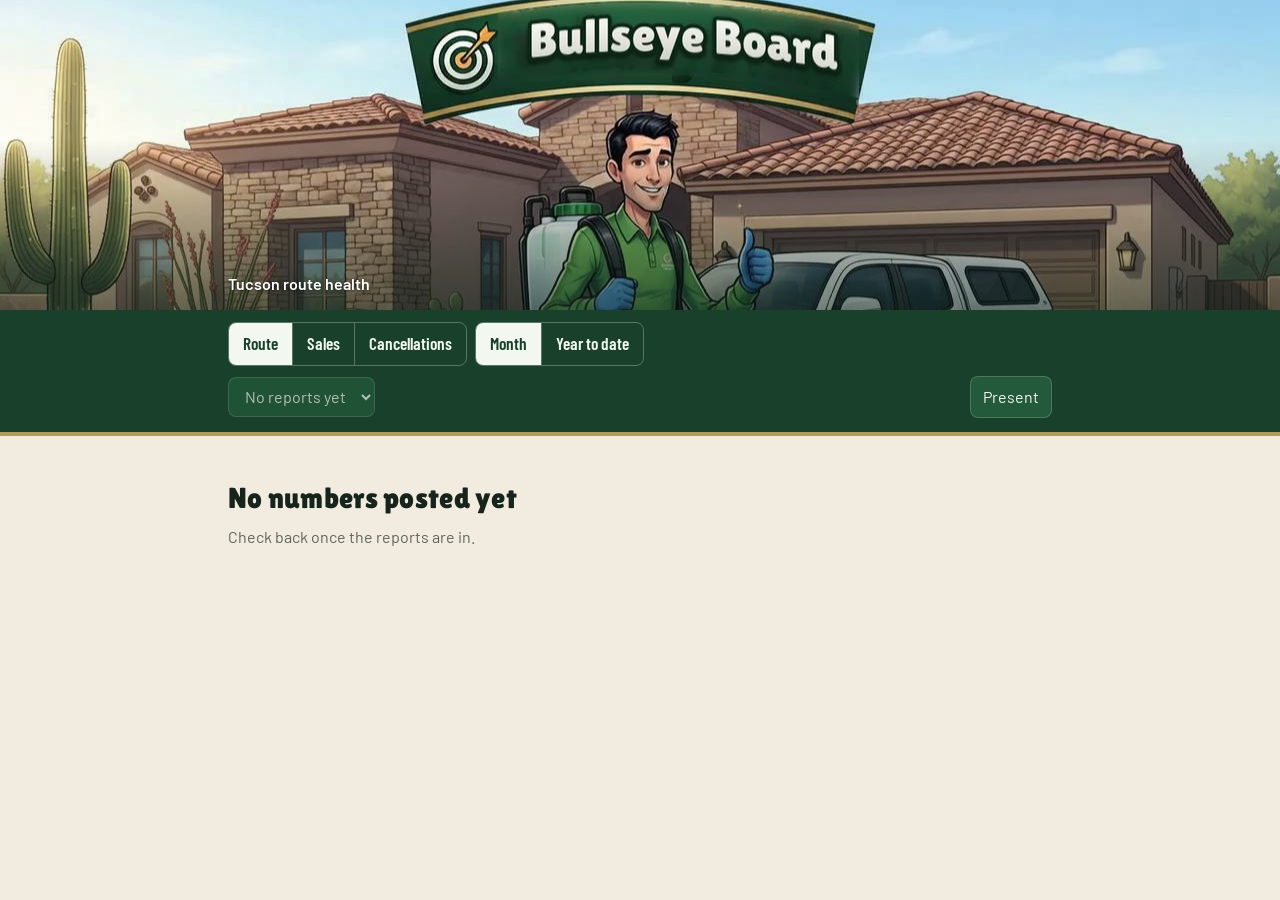
==== index.html @ f47324c2 "Add files via upload" ====
<!doctype html>
<html lang="en">
<head>
<meta charset="utf-8">
<meta name="viewport" content="width=device-width, initial-scale=1, viewport-fit=cover">
<title>Bullseye Board</title>
<meta name="description" content="Tucson route health: cancels, voids, completion and sales by technician.">
<meta name="robots" content="noindex, nofollow">
<link rel="icon" href="data:image/svg+xml,<svg xmlns='http://www.w3.org/2000/svg' viewBox='0 0 100 100'><text y='.9em' font-size='90'>🎯</text></svg>">
<link rel="apple-touch-icon" href="assets/bill.jpg">
<meta name="theme-color" content="#18402B">
<link rel="preconnect" href="https://fonts.googleapis.com">
<link rel="preconnect" href="https://fonts.gstatic.com" crossorigin>
<link href="https://fonts.googleapis.com/css2?family=Barlow+Condensed:wght@500;600;700&family=Barlow:wght@400;500;600&family=Lilita+One&display=swap" rel="stylesheet">
<link rel="stylesheet" href="css/styles.css">
</head>
<body>
<div id="banner"></div>
<header class="hero">
  <div class="hero-img" role="img" aria-label="Bullseye Bill, a pest control technician in a green shirt, giving a thumbs up under a Bullseye Board sign, in front of a desert home and a white service truck"></div>
  <div class="wrap hero-inner">
    <h1 class="sr-only">Bullseye Board</h1>
    <p class="hero-tag">Tucson route health</p>
  </div>
</header>
<div class="band">
  <div class="wrap">
    <div class="controls">
      <div class="seg" role="group" aria-label="Section" id="secSeg">
        <button type="button" data-sec="route">Route</button><button type="button" data-sec="sales">Sales</button><button type="button" data-sec="cancel">Cancellations</button>
      </div>
      <div class="seg" role="group" aria-label="Period">
        <button type="button" data-mode="month">Month</button><button type="button" data-mode="ytd">Year to date</button>
      </div>
    </div>
    <div class="controls">
      <select id="monthSel" aria-label="Month"></select>
      <span class="spacer"></span>
      <button class="btn" id="presentBtn" type="button">Present</button>
      <button class="btn primary admin" id="uploadBtn" type="button">Upload reports</button>
    </div>
    <div class="controls adminbar" hidden>
      <button class="btn" id="openJson" type="button">Open board.json</button>
      <input type="file" id="jsonFile" accept=".json,application/json" hidden>
      <label class="incl"><input type="checkbox" id="inclNames"> Include customer names</label>
      <span class="spacer"></span>
      <button class="btn primary" id="exportBtn" type="button">Download board.json</button>
    </div>
  </div>
</div>
<main class="wrap"><div id="content"></div></main>

<dialog id="upDlg" aria-labelledby="upTitle">
  <div class="dhead"><h2 id="upTitle">Upload reports</h2><button class="x" type="button" data-close aria-label="Close">×</button></div>
  <div class="dbody">
    <label class="drop">
      Choose one or more exports. Each is recognized automatically:
      customer list (service setup list), cancel detail, sales details, route completion details, open orders, or the employment list.
      <input type="file" id="upFile" accept=".xlsx,.xls,.xlsm,.csv" multiple>
    </label>
    <div class="filelist" id="fileList"></div>
    <div class="actions"><button class="go" type="button" id="saveUp" disabled>Save to board</button><span class="status" id="upStatus"></span></div>
    <p class="sub">Reports are read in this browser only. Nothing is published until you download board.json and commit it.</p>
  </div>
</dialog>

<dialog id="goalDlg" aria-labelledby="goalTitle">
  <div class="dhead"><h2 id="goalTitle">Monthly sales goals</h2><button class="x" type="button" data-close aria-label="Close">×</button></div>
  <div class="dbody" id="goalBody"></div>
</dialog>

<dialog id="techDlg" aria-labelledby="techTitle">
  <div class="dhead"><h2 id="techTitle"></h2><button class="x" type="button" data-close aria-label="Close">×</button></div>
  <div class="dbody" id="techBody"></div>
</dialog>
<script src="js/app.js"></script>
</body>
</html>
---- css/styles.css ----
:root{
  --paper:#F1EBE0; --surface:#FFFFFF; --ink:#17241C; --muted:#5F665C; --line:#DCD2C1;
  --brand:#18402B; --brand-ink:#F2F8EF; --brand-soft:#245A3C; --gold:#B29B61; --shirt:#4E9A3C; --sky:#A9DCF2; --terra:#A0624A;
  --good:#2F7D3A; --mid:#C98A12; --low:#C8372D; --focus:#2F6FD6;
  --display:'Lilita One','Arial Rounded MT Bold','Trebuchet MS',sans-serif;
  --cond:'Barlow Condensed','Arial Narrow','Roboto Condensed',sans-serif;
  --body:'Barlow',system-ui,-apple-system,'Segoe UI',sans-serif;
  box-sizing:border-box;
  padding-top:env(safe-area-inset-top,0px);
  padding-bottom:env(safe-area-inset-bottom,0px);
}
@media (prefers-color-scheme:dark){
  :root:not([data-theme="light"]){
    --paper:#121B15; --surface:#1B261F; --ink:#ECF1EA; --muted:#A3AD9F; --line:#2F3B32;
    --brand:#123321; --brand-soft:#1F4A31; --good:#5CB86A; --mid:#E2A93A; --low:#EF6A5C; --focus:#7FA8F0;
  }
}
:root[data-theme="dark"]{
  --paper:#121B15; --surface:#1B261F; --ink:#ECF1EA; --muted:#A3AD9F; --line:#2F3B32;
  --brand:#123321; --brand-soft:#1F4A31; --good:#5CB86A; --mid:#E2A93A; --low:#EF6A5C; --focus:#7FA8F0;
}
*,*::before,*::after{box-sizing:border-box}
html{scroll-padding-top:env(safe-area-inset-top,0px)}
body{margin:0;background:var(--paper);color:var(--ink);font:400 16px/1.5 var(--body);-webkit-font-smoothing:antialiased}
button,select,input{font:inherit;color:inherit}
:focus-visible{outline:3px solid var(--focus);outline-offset:2px}
.wrap{max-width:860px;margin:0 auto;padding:0 18px}

/* header band */
.band{background:var(--brand);color:var(--brand-ink);padding:22px 0 20px}
.band h1{font-family:var(--cond);font-weight:700;font-size:clamp(2.4rem,9vw,3.8rem);line-height:.92;margin:0 0 14px;letter-spacing:-.005em}
.controls{display:flex;flex-wrap:wrap;gap:8px;align-items:center}
.controls select,.btn{background:var(--brand-soft);color:var(--brand-ink);border:1px solid rgba(255,255,255,.18);border-radius:8px;padding:8px 12px;min-height:40px;cursor:pointer}
.btn.primary{background:var(--brand-ink);color:var(--brand);font-weight:600;border-color:transparent}
.controls .spacer{flex:1}

/* summary sentence */
.summary{padding:22px 0 6px;font-size:1.15rem;line-height:1.55;max-width:44ch}
.fig{font-family:var(--cond);font-weight:700;font-size:1.7em;line-height:1;white-space:nowrap}
.summary .note{display:block;font-size:.85rem;color:var(--muted);margin-top:6px}

/* sort tabs */
.tabs{display:flex;gap:0;margin:16px 0 4px;border-bottom:2px solid var(--line);overflow-x:auto}
.tabs button{background:none;border:0;padding:10px 14px 8px;font-family:var(--cond);font-weight:600;font-size:1.1rem;color:var(--muted);border-bottom:3px solid transparent;margin-bottom:-2px;cursor:pointer;white-space:nowrap}
.tabs button[aria-pressed="true"]{color:var(--ink);border-color:var(--ink)}
.hint{font-size:.85rem;color:var(--muted);margin:8px 0 0}

/* lanes */
.board{list-style:none;margin:6px 0 0;padding:0}
.lane{display:grid;grid-template-columns:2.2rem 1fr auto;gap:4px 12px;align-items:center;width:100%;text-align:left;background:none;border:0;border-bottom:1px solid var(--line);padding:14px 2px 16px;cursor:pointer}
.lane:hover .name{text-decoration:underline;text-underline-offset:3px}
.rank{font-family:var(--cond);font-weight:600;font-size:1.25rem;color:var(--muted);align-self:start;padding-top:2px}
.who{min-width:0}
.name{font-weight:600;font-size:1.08rem;overflow:hidden;text-overflow:ellipsis;white-space:nowrap}
.chips{display:flex;flex-wrap:wrap;gap:4px 14px;font-size:.88rem;color:var(--muted)}
.chips b{color:var(--ink);font-weight:600}
.chips .on b{text-decoration:underline;text-decoration-thickness:2px;text-underline-offset:3px}
.score{text-align:right;align-self:start;line-height:1}
.score .num{font-family:var(--cond);font-weight:700;font-size:2.5rem;color:var(--c)}
.score .unit{font-family:var(--cond);font-size:1rem;color:var(--muted);margin-left:2px}
.delta{display:block;font-size:.8rem;margin-top:4px;color:var(--muted)}
.delta.up{color:var(--good)} .delta.down{color:var(--low)}
.road{grid-column:2 / 4;position:relative;height:16px;margin-top:6px;
  background:repeating-linear-gradient(90deg,var(--line) 0 12px,transparent 12px 20px) center/100% 2px no-repeat}
.road .fill{position:absolute;left:0;top:50%;height:4px;transform:translateY(-50%);background:var(--c);border-radius:2px}
.road .pin{position:absolute;top:50%;width:16px;height:16px;border-radius:50%;background:var(--c);border:3px solid var(--paper);transform:translate(-50%,-50%)}
.lane.top .name{font-size:1.25rem}
.lane.top .score .num{font-size:3rem}
.c-good{--c:var(--good)} .c-mid{--c:var(--mid)} .c-low{--c:var(--low)} .c-none{--c:var(--muted)}

.empty{padding:40px 0;max-width:42ch}
.empty h2{font-family:var(--cond);font-size:1.8rem;margin:0 0 6px}
.empty p{color:var(--muted);margin:0 0 16px}
.empty .btn{background:var(--brand);color:#fff;border:0}
.foot{font-size:.85rem;color:var(--muted);padding:20px 0 40px}
.foot button{background:none;border:0;color:var(--low);text-decoration:underline;cursor:pointer;padding:0;font-size:.85rem}
.banner{background:var(--mid);color:#1b1400;font-size:.88rem;padding:8px 18px;text-align:center}

/* dialogs */
dialog{border:0;border-radius:14px;padding:0;width:min(600px,calc(100% - 20px));max-height:calc(100% - 40px);background:var(--surface);color:var(--ink);box-shadow:0 20px 60px rgba(0,0,0,.35)}
dialog::backdrop{background:rgba(10,20,16,.55)}
.dhead{display:flex;align-items:center;justify-content:space-between;gap:12px;padding:16px 18px;border-bottom:1px solid var(--line);position:sticky;top:0;background:var(--surface);z-index:1}
.dhead h2{font-family:var(--cond);font-size:1.6rem;margin:0;line-height:1.1}
.x{background:none;border:0;font-size:1.6rem;line-height:1;cursor:pointer;color:var(--muted);padding:4px 8px}
.dbody{padding:16px 18px 20px}
.field{display:grid;gap:4px;margin-bottom:14px}
.field>span{font-size:.9rem;font-weight:600}
.field input[type=date],.field select,.field input[type=text]{background:var(--paper);border:1px solid var(--line);border-radius:8px;padding:8px 10px;min-height:40px;width:100%}
.drop{display:block;border:2px dashed var(--line);border-radius:10px;padding:18px;text-align:center;color:var(--muted);cursor:pointer}
.drop:hover{border-color:var(--muted)}
.drop input{display:block;margin:10px auto 0;max-width:100%}
.map{display:grid;grid-template-columns:minmax(0,1fr) minmax(0,1.3fr);gap:10px 12px;align-items:start;margin:8px 0 16px}
.map label{font-size:.92rem;padding-top:9px}
.map .ctl{display:grid;gap:6px}
.map select,.map input{background:var(--paper);border:1px solid var(--line);border-radius:8px;padding:7px 9px;min-height:38px;width:100%}
.sub{font-size:.85rem;color:var(--muted)}
h3{font-family:var(--cond);font-size:1.25rem;margin:18px 0 6px}
.tbl{overflow-x:auto;border:1px solid var(--line);border-radius:8px}
table{border-collapse:collapse;width:100%;font-size:.88rem}
th,td{padding:6px 10px;text-align:right;border-bottom:1px solid var(--line);white-space:nowrap}
th:first-child,td:first-child{text-align:left}
th{font-weight:600;background:var(--paper)}
.actions{display:flex;gap:10px;align-items:center;flex-wrap:wrap;margin-top:16px}
.go{background:var(--brand);color:#fff;border:0;border-radius:8px;padding:10px 16px;font-weight:600;cursor:pointer;min-height:42px}
.go:disabled{opacity:.45;cursor:not-allowed}
.status{font-size:.9rem}
.status.err{color:var(--low)} .status.ok{color:var(--good)}

/* detail */
.big{display:flex;align-items:baseline;gap:10px;margin-bottom:6px}
.big .num{font-family:var(--cond);font-weight:700;font-size:4rem;line-height:1;color:var(--c)}
.big .lab{color:var(--muted)}
.stats{width:100%;margin-top:8px}
.stats td:nth-child(2){font-family:var(--cond);font-weight:700;font-size:1.25rem}
.trend svg{width:100%;height:auto;display:block;color:var(--c)}
.trend .axis{stroke:var(--line)}
.trend text{fill:var(--muted);font-size:11px;font-family:var(--body)}

/* present mode */
body.present .admin{display:none!important}
body.present .wrap{max-width:1100px}
body.present .band h1{font-size:clamp(3rem,7vw,5rem)}
body.present .summary{font-size:1.5rem;max-width:none}
body.present .name{font-size:1.4rem}
body.present .score .num{font-size:3.2rem}
body.present .chips{font-size:1.05rem}
@media (prefers-reduced-motion:no-preference){
  .road .fill{transition:width .5s ease} .road .pin{transition:left .5s ease}
}
@media (max-width:480px){
  .map{grid-template-columns:1fr}
  .map label{padding-top:0}
  .lane{grid-template-columns:1.7rem 1fr auto}
  .score .num{font-size:2.1rem}
  .lane.top .score .num{font-size:2.5rem}
}
.seg{display:inline-flex;border:1px solid rgba(255,255,255,.28);border-radius:8px;overflow:hidden}
.seg button{background:transparent;color:var(--brand-ink);border:0;padding:8px 14px;min-height:40px;font-family:var(--cond);font-weight:600;font-size:1.08rem;cursor:pointer}
.seg button+button{border-left:1px solid rgba(255,255,255,.28)}
.seg button[aria-pressed="true"]{background:var(--brand-ink);color:var(--brand)}
.controls+.controls{margin-top:10px}
.branch{display:grid;grid-template-columns:1fr auto;gap:4px 12px;align-items:start;background:var(--surface);border-left:6px solid var(--muted);border-radius:0 10px 10px 0;padding:14px 16px;margin:14px 0 6px}
.branch .name{font-family:var(--cond);font-size:1.35rem;font-weight:700;white-space:normal}
.branch .score .num{color:var(--ink)}
.branch .who .sub{margin-top:4px}
.linkish{background:none;border:0;padding:0;color:inherit;text-decoration:underline;text-underline-offset:2px;cursor:pointer;font:inherit}
.statusTag{display:inline-block;font-size:.8rem;font-weight:600;padding:2px 8px;border-radius:999px;background:var(--paper);color:var(--muted);margin-left:8px;vertical-align:middle}
.ghost{background:var(--paper);border:1px solid var(--line);border-radius:8px;padding:9px 14px;cursor:pointer;min-height:42px}
.row2{display:grid;grid-template-columns:1fr 1fr;gap:12px}
@media (max-width:480px){.row2{grid-template-columns:1fr}}
.heat{overflow-x:auto;border:1px solid var(--line);border-radius:10px;background:var(--surface);margin:10px 0 4px}
.heat table{font-variant-numeric:tabular-nums}
.heat th,.heat td{padding:8px 10px}
.heat th:first-child,.heat td:first-child{position:sticky;left:0;background:var(--surface);z-index:1;max-width:44vw;overflow:hidden;text-overflow:ellipsis}
.heat td.cell{background:color-mix(in srgb,var(--low) calc(var(--a,0)*100%),transparent)}
.heat .selcol{box-shadow:inset 0 3px 0 var(--ink)}
.heat tr.grp td{color:var(--muted)}
.heat tr.tot td{font-weight:600;border-top:2px solid var(--ink);background:var(--paper)}
.heat tr.tot td:first-child{background:var(--paper)}
.heat td.ytd,.heat th.ytd{border-left:2px solid var(--line);font-weight:600}
.seg2{display:inline-flex;border:1px solid var(--line);border-radius:8px;overflow:hidden}
.seg2 button{background:var(--surface);border:0;padding:7px 12px;cursor:pointer;font-weight:500}
.seg2 button+button{border-left:1px solid var(--line)}
.seg2 button[aria-pressed="true"]{background:var(--ink);color:var(--paper)}
.toolrow{display:flex;flex-wrap:wrap;gap:10px;align-items:center;margin:18px 0 6px}
.toolrow select{background:var(--surface);border:1px solid var(--line);border-radius:8px;padding:7px 10px;min-height:38px}
.ages{display:grid;grid-template-columns:auto 1fr auto;gap:8px 12px;align-items:center;margin:10px 0}
.ages .lab{font-weight:600;white-space:nowrap}
.ages .track{background:var(--paper);border-radius:4px;height:26px;position:relative;overflow:hidden}
.ages .bar{position:absolute;inset:0 auto 0 0;background:var(--low);border-radius:4px}
.ages .bar.first{background:var(--ink)}
.ages .val{font-size:.9rem;text-align:right;white-space:nowrap}
.ages .val b{font-family:var(--cond);font-size:1.25rem}
.bigline{font-size:1.1rem;max-width:46ch;margin:6px 0 0}
.reasons{display:grid;grid-template-columns:1fr auto;gap:4px 14px;max-width:420px;font-size:.95rem}
.reasons span:nth-child(even){text-align:right;font-weight:600}
.minibars{display:flex;align-items:flex-end;gap:4px;height:70px;margin-top:6px}
.minibars div{flex:1;background:var(--low);border-radius:3px 3px 0 0;min-height:2px;position:relative}
.minilab{display:flex;gap:4px;font-size:.72rem;color:var(--muted)}
.minilab span{flex:1;text-align:center}
.srcs{display:grid;gap:4px}
.filelist{display:grid;gap:8px;margin-top:14px}
.fileitem{border:1px solid var(--line);border-radius:8px;padding:10px 12px;background:var(--paper)}
.fileitem b{display:block}
.goals{grid-column:2 / 4;display:grid;gap:6px;margin-top:8px}
.branch .goals{grid-column:auto}
.gb{display:grid;grid-template-columns:4.6rem 1fr auto;gap:10px;align-items:center;font-size:.85rem}
.gbl{color:var(--muted)}
.gbt{position:relative;height:12px;border-radius:6px;background:var(--line)}
.gbf{position:absolute;inset:0 auto 0 0;border-radius:6px;background:var(--c)}
.gbx{position:absolute;top:-4px;width:3px;height:20px;background:var(--ink);border-radius:2px;transform:translateX(-50%)}
.gbv{white-space:nowrap;color:var(--muted)} .gbv b{color:var(--ink)}
@media (max-width:480px){.gb{grid-template-columns:4rem 1fr}.gbv{grid-column:1 / 3}}
.ages .track.two{height:34px}
.ages .track.two .bar{height:16px;bottom:auto}
.ages .track.two .bar.base{top:18px;height:12px;background:transparent;border:2px solid var(--muted);box-sizing:border-box}
.key{display:inline-block;width:14px;height:10px;border-radius:2px;vertical-align:middle;margin-right:4px}
.key-c{background:var(--low)} .key-b{border:2px solid var(--muted)}
.checks summary{cursor:pointer}
.checks ul{margin:6px 0 0;padding-left:18px;max-height:220px;overflow:auto}
.kpis{display:grid;grid-template-columns:repeat(auto-fit,minmax(150px,1fr));gap:10px;margin:18px 0 4px}
.kpi{background:var(--surface);border:1px solid var(--line);border-radius:12px;padding:12px 14px;text-align:left;cursor:pointer;display:grid;gap:2px;color:var(--ink)}
.kpi:hover{border-color:var(--muted)}
.kpi .l{font-size:.85rem;color:var(--muted);font-weight:600}
.kpi .v{font-family:var(--cond);font-weight:700;font-size:2.3rem;line-height:1}
.kpi .s{font-size:.82rem;color:var(--muted)}
.periodline{font-size:.88rem;color:var(--muted);margin:6px 0 0}
button.branch{width:100%;text-align:left;border-top:0;border-right:0;border-bottom:0;font:inherit;color:inherit;cursor:pointer}
.branch .more{display:block;font-size:.85rem;color:var(--muted);margin-top:4px;text-align:right}
ul.plain{margin:6px 0;padding-left:18px;font-size:.92rem}
details.foot summary{cursor:pointer;color:var(--muted)}
.srcs{display:grid;gap:6px;margin-top:8px}
body.present .kpi .v{font-size:3rem}
.pb{display:inline-block;font-size:.68rem;font-weight:700;letter-spacing:.04em;padding:2px 7px;border-radius:999px;vertical-align:middle;white-space:nowrap}
.pb.ok{background:color-mix(in srgb,var(--good) 18%,transparent);color:var(--good)}
.pb.no{background:color-mix(in srgb,var(--low) 18%,transparent);color:var(--low)}
.kpi .pb{justify-self:start;margin:4px 0 2px;font-size:.75rem}

/* ---- Bullseye Board look, after the Bullseye Bill video ---- */
.hero{position:relative;background:var(--sky);overflow:hidden}
.hero-img{height:clamp(180px,30vw,310px);background:url(../assets/hero.jpg) center 6%/cover no-repeat}
.hero::after{content:"";position:absolute;inset:0;background:linear-gradient(180deg,transparent 45%,rgba(10,30,18,.55));pointer-events:none}
.hero-inner{position:absolute;left:0;right:0;bottom:14px;z-index:1}
.ribbon{display:inline-flex;align-items:center;gap:10px;margin:0;font-family:var(--display);font-weight:400;font-size:clamp(1.7rem,5.5vw,2.8rem);line-height:1;color:#F2F8EF;background:linear-gradient(180deg,#1E5A38,#14432A);border:3px solid var(--gold);border-radius:12px;padding:8px 18px 10px 12px;box-shadow:0 4px 0 #0c2a1a,0 10px 24px rgba(0,0,0,.35);text-shadow:0 2px 0 #0c2a1a;letter-spacing:.01em}
.ribbon .bull{width:1.15em;height:1.05em;flex:none}
.hero-tag{margin:8px 0 0;color:#fff;font-weight:600;text-shadow:0 1px 3px rgba(0,0,0,.6)}
.band{background:var(--brand);color:var(--brand-ink);padding:12px 0 14px;border-bottom:4px solid var(--gold)}
.band h1{display:none}
.tabs button[aria-pressed="true"]{border-color:var(--low);color:var(--ink)}
h3,.empty h2,.dhead h2{font-family:var(--display);font-weight:400;letter-spacing:.01em}
.kpi{background:#fff;color:#17241C;border:2px solid #E4DAC8;border-top:6px solid var(--gold);border-radius:14px}
.kpi .l{color:#5F665C}
.kpi .s{color:#5F665C}
.kpi .v{color:#111}
.kpi.off{border-top-color:var(--low)}
.kpi.off .v{color:#C8372D}
.kpi.onp{border-top-color:#2F7D3A}
.kpi .pb.ok{background:#E6F2E4;color:#22602D}
.kpi .pb.no{background:#FBE5E2;color:#B02A20}
.road .pin{width:20px;height:20px;border:0;background:radial-gradient(circle,var(--c) 0 26%,#fff 27% 52%,var(--c) 53% 74%,#fff 75%);box-shadow:0 0 0 2px var(--c)}
.branch{border-left-color:var(--gold)}
.clk{cursor:pointer;text-decoration:underline dotted;text-underline-offset:3px}
.clk:hover{color:var(--ink)}
.tally{display:flex;flex-wrap:wrap;gap:6px 10px;margin:8px 0 12px}
.tally span{background:var(--paper);border:1px solid var(--line);border-radius:999px;padding:3px 10px;font-size:.88rem}
.bill{display:flex;gap:14px;align-items:flex-start;margin:14px 0 6px}
.bill img{width:72px;height:72px;border-radius:50%;object-fit:cover;border:3px solid var(--gold);box-shadow:0 0 0 3px var(--brand);flex:none;background:var(--sky)}
.bubble{position:relative;background:var(--surface);border:2px solid var(--line);border-radius:14px;padding:10px 14px;flex:1;max-width:60ch}
.bubble::before{content:"";position:absolute;left:-9px;top:22px;width:14px;height:14px;background:var(--surface);border-left:2px solid var(--line);border-bottom:2px solid var(--line);transform:rotate(45deg)}
.bubble b{font-family:var(--display);font-weight:400;font-size:1.05rem;display:block;margin-bottom:2px;color:var(--brand)}
.bubble p{margin:0}
@media (prefers-color-scheme:dark){ :root:not([data-theme="light"]) .bubble b{color:var(--gold)} }
:root[data-theme="dark"] .bubble b{color:var(--gold)}
.empty .bill{margin-top:0}
body.present .hero-img{height:200px}
@media (max-width:600px){
  .hero-img{height:220px;background-position:58% 4%}
  .hero::after{display:none}
  .hero-inner{position:static;background:var(--brand);padding-top:12px;padding-bottom:2px}
  .ribbon{font-size:1.8rem}
  .hero-tag{text-shadow:none;color:var(--brand-ink);opacity:.85}
}
.list th,.list td{text-align:left;white-space:normal;vertical-align:top}
.list td:first-child{white-space:nowrap;font-variant-numeric:tabular-nums}
.list{font-size:.86rem}
.list td:last-child,.list th:last-child{white-space:nowrap}
.list .linkish{text-align:left}
#techDlg{width:min(820px,calc(100% - 20px))}
.sr-only{position:absolute;width:1px;height:1px;overflow:hidden;clip:rect(0 0 0 0);white-space:nowrap}

/* ---- GitHub version: update mode and data stamp ---- */
.adminbar{margin-top:10px;padding-top:10px;border-top:1px dashed rgba(255,255,255,.25)}
.incl{display:inline-flex;align-items:center;gap:6px;font-size:.9rem;color:var(--brand-ink)}
.asof{font-size:.82rem;color:var(--muted);text-align:center;padding:6px 18px;background:var(--paper)}
.banner code{background:rgba(0,0,0,.08);padding:1px 4px;border-radius:4px}

[hidden]{display:none!important}
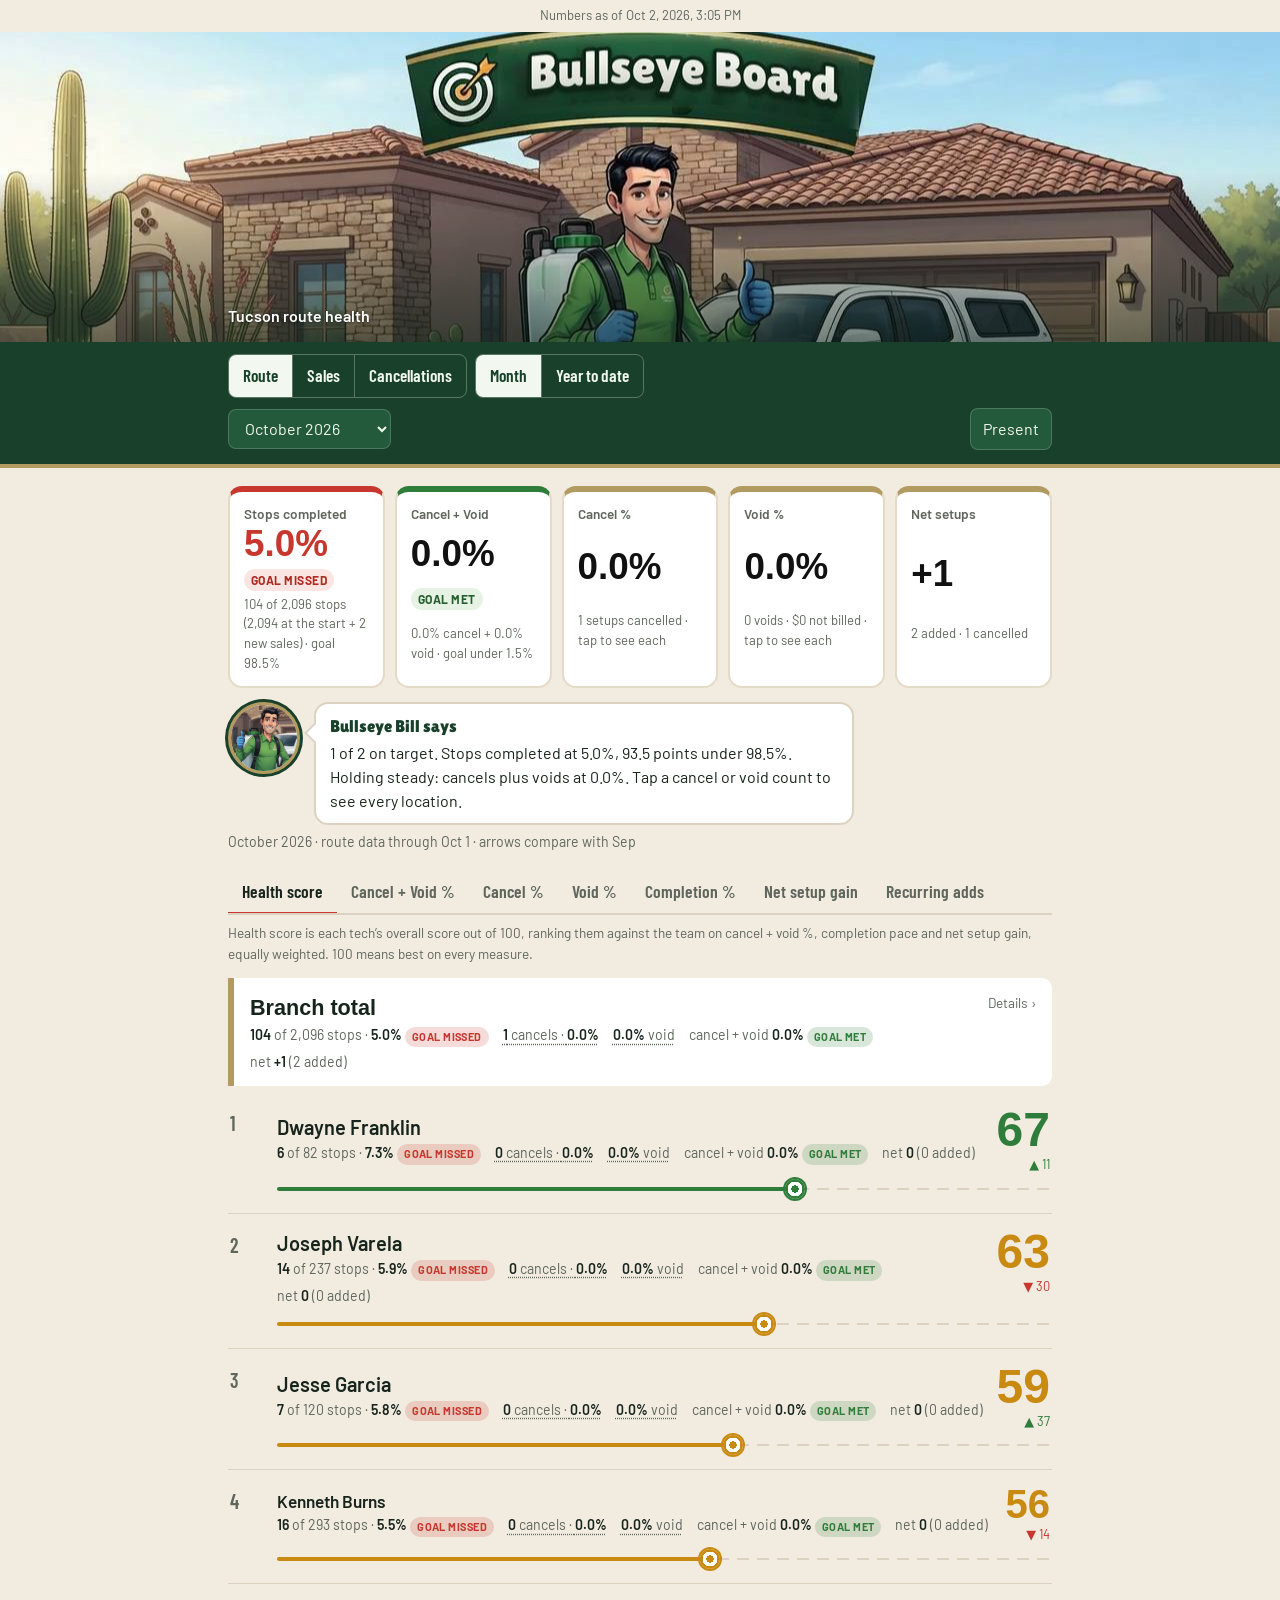
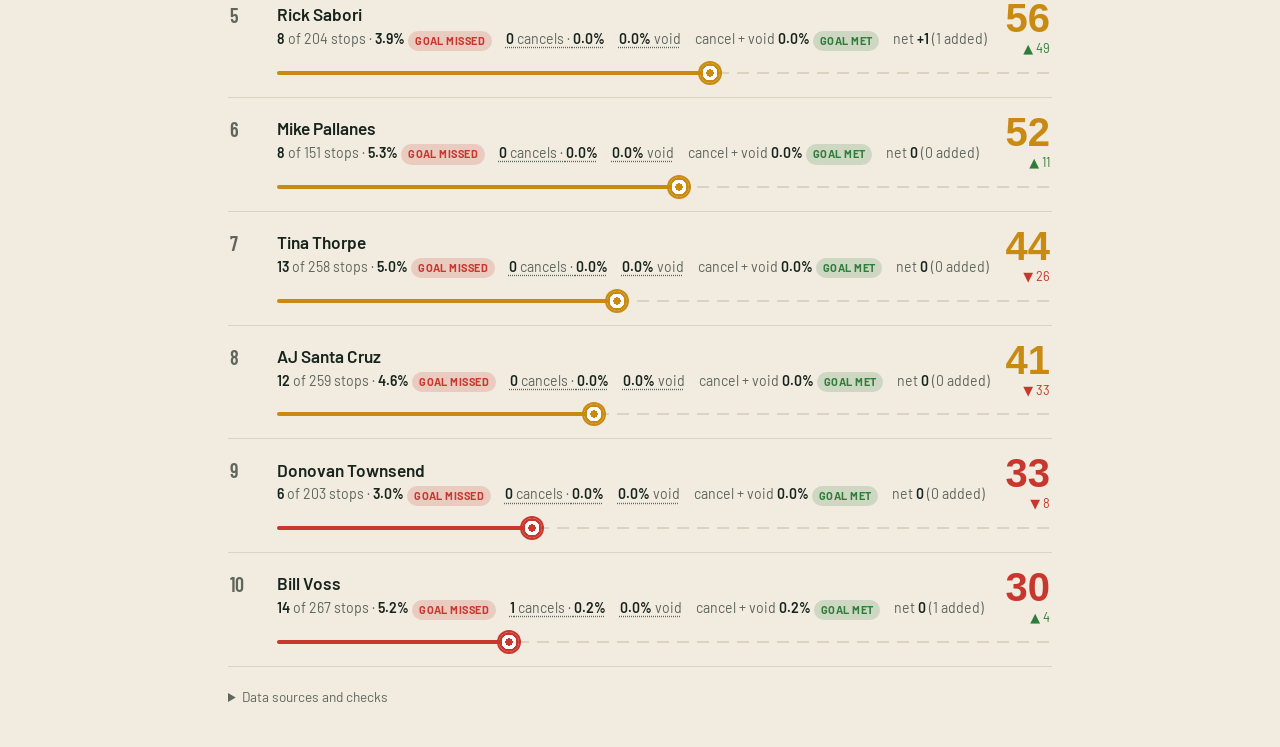
==== commit bf4258ef: "Add files via upload" ====
--- a/index.html
+++ b/index.html
@@ -65,7 +65,7 @@
 </dialog>
 
 <dialog id="goalDlg" aria-labelledby="goalTitle">
-  <div class="dhead"><h2 id="goalTitle">Monthly sales goals</h2><button class="x" type="button" data-close aria-label="Close">×</button></div>
+  <div class="dhead"><h2 id="goalTitle">Sales budgets</h2><button class="x" type="button" data-close aria-label="Close">×</button></div>
   <div class="dbody" id="goalBody"></div>
 </dialog>
 
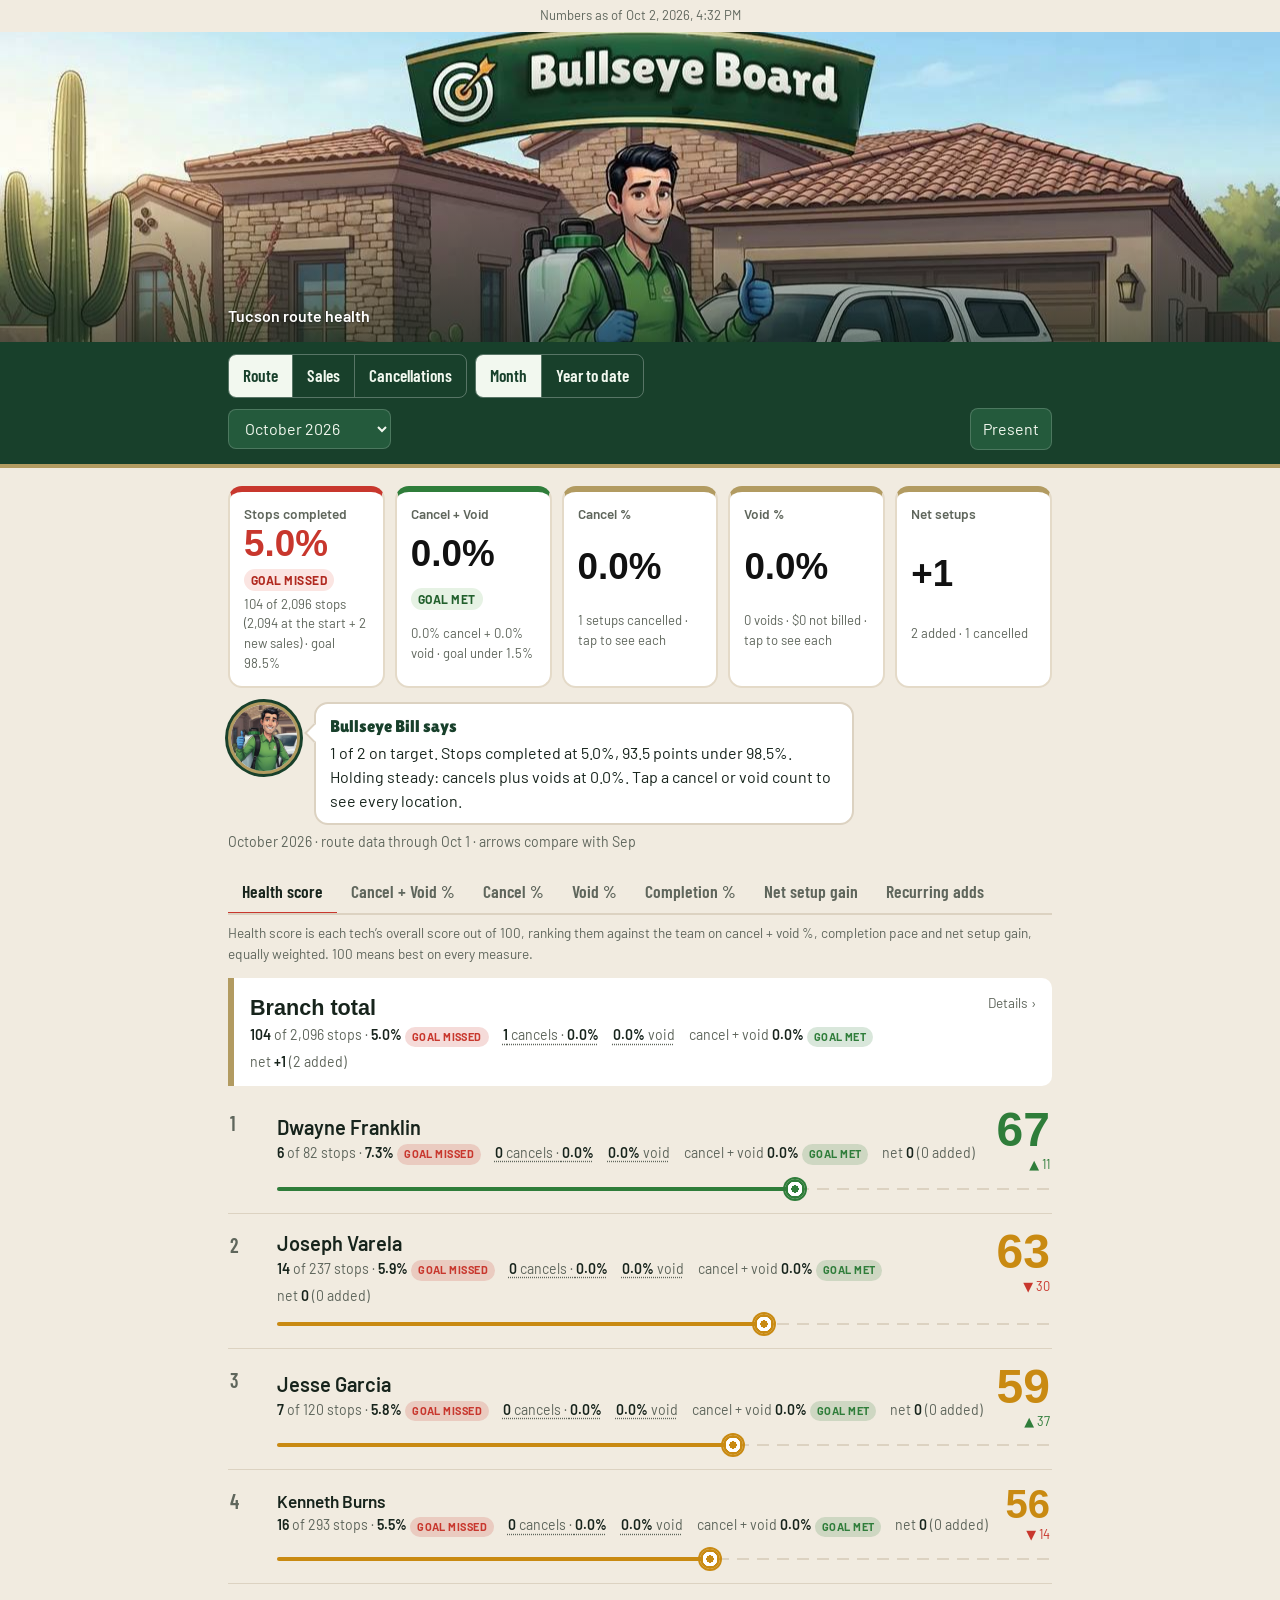
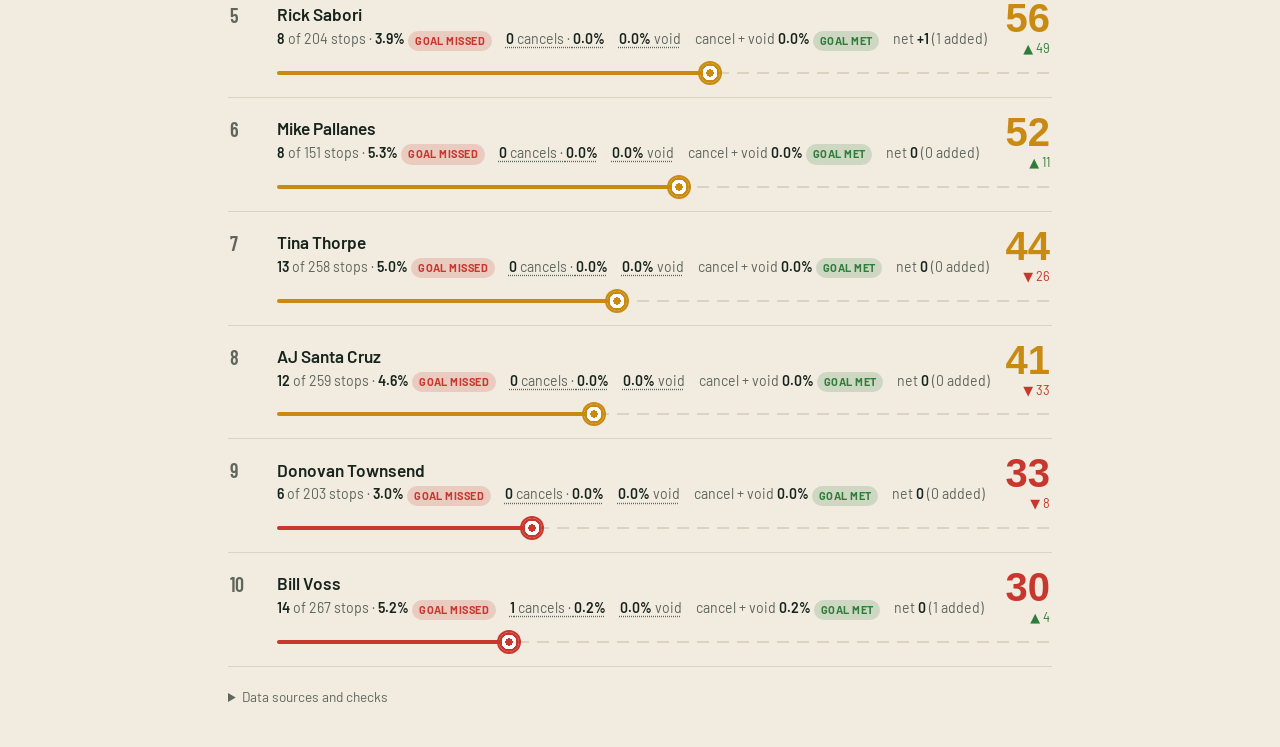
==== commit 439ae0b4: "Add files via upload" ====
--- a/index.html
+++ b/index.html
@@ -12,7 +12,9 @@
 <link rel="preconnect" href="https://fonts.googleapis.com">
 <link rel="preconnect" href="https://fonts.gstatic.com" crossorigin>
 <link href="https://fonts.googleapis.com/css2?family=Barlow+Condensed:wght@500;600;700&family=Barlow:wght@400;500;600&family=Lilita+One&display=swap" rel="stylesheet">
-<link rel="stylesheet" href="css/styles.css">
+<!-- Load the latest styles and code on every visit, so updates show up without anyone clearing their browser cache -->
+<script>(function(){var l=document.createElement('link');l.rel='stylesheet';l.href='css/styles.css?v='+Date.now();document.head.appendChild(l);})();</script>
+<noscript><link rel="stylesheet" href="css/styles.css"></noscript>
 </head>
 <body>
 <div id="banner"></div>
@@ -73,6 +75,6 @@
   <div class="dhead"><h2 id="techTitle"></h2><button class="x" type="button" data-close aria-label="Close">×</button></div>
   <div class="dbody" id="techBody"></div>
 </dialog>
-<script src="js/app.js"></script>
+<script>(function(){var s=document.createElement('script');s.src='js/app.js?v='+Date.now();document.body.appendChild(s);})();</script>
 </body>
 </html>
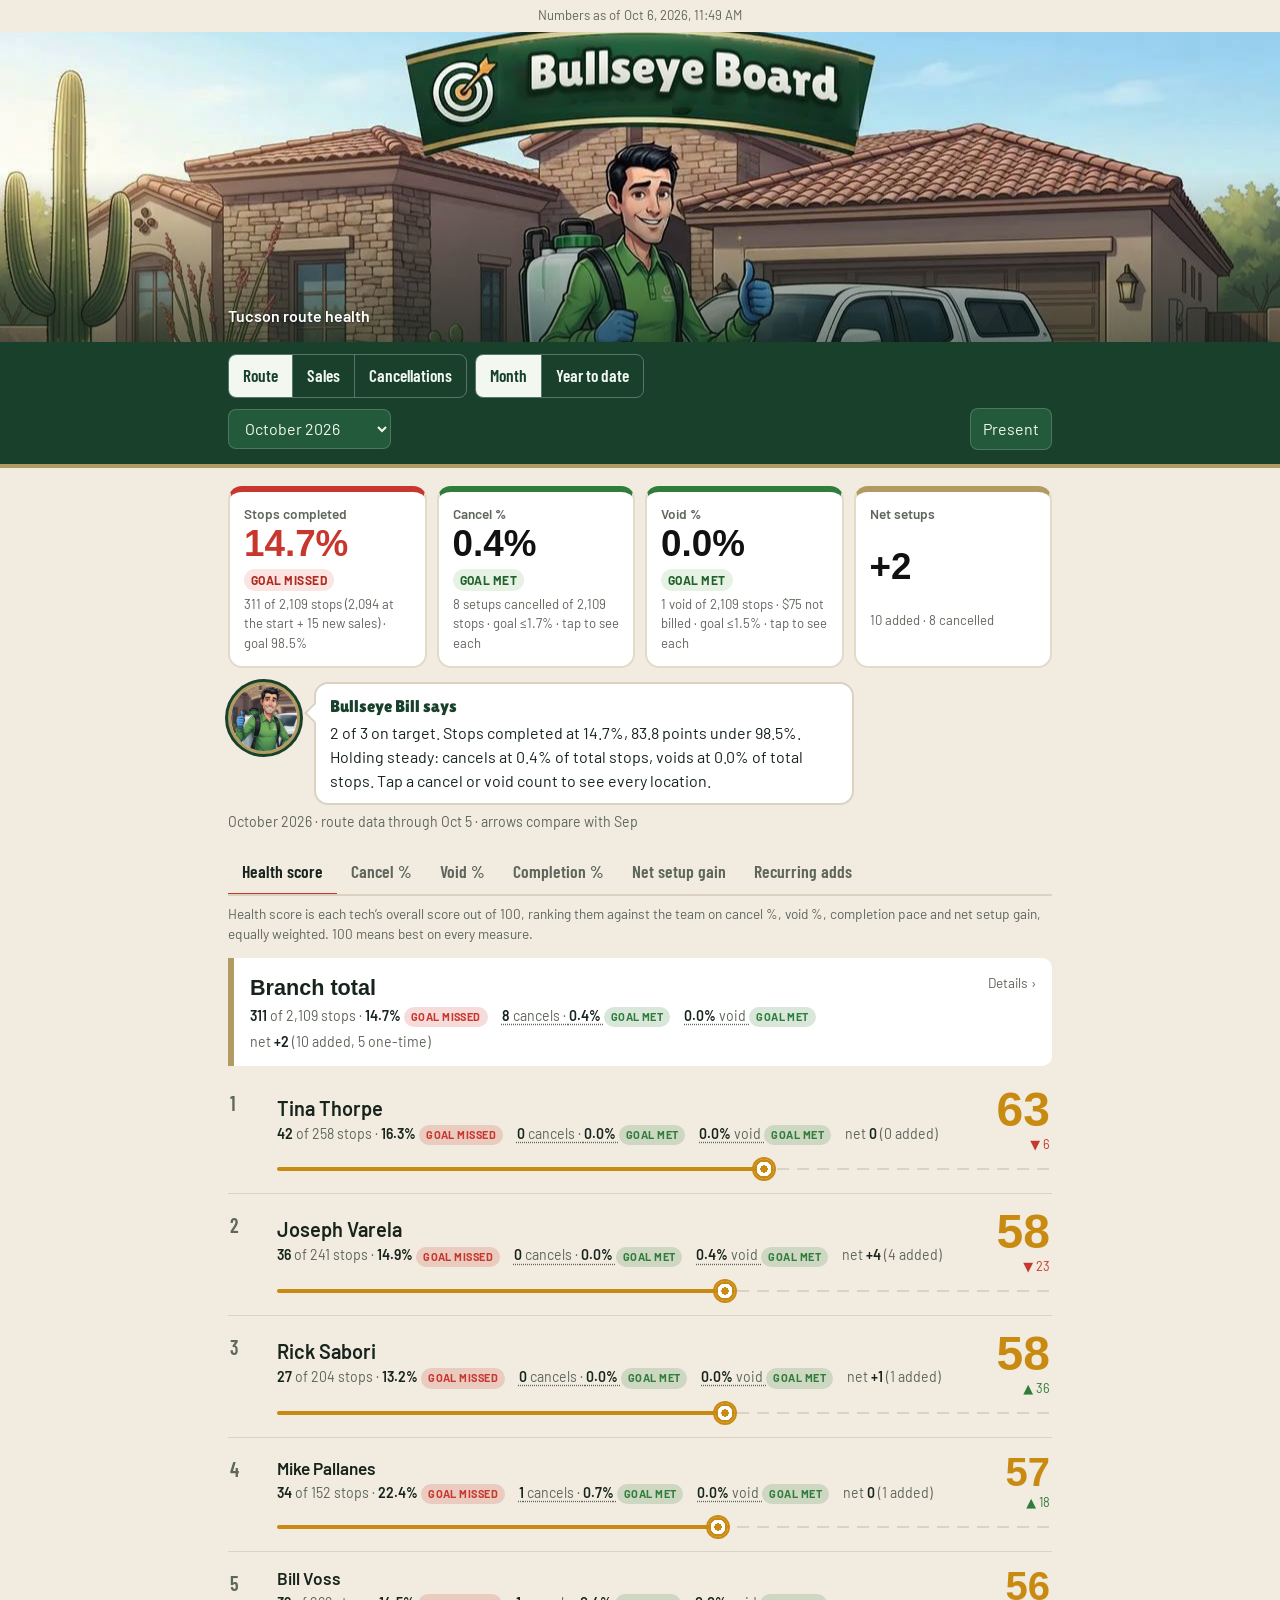
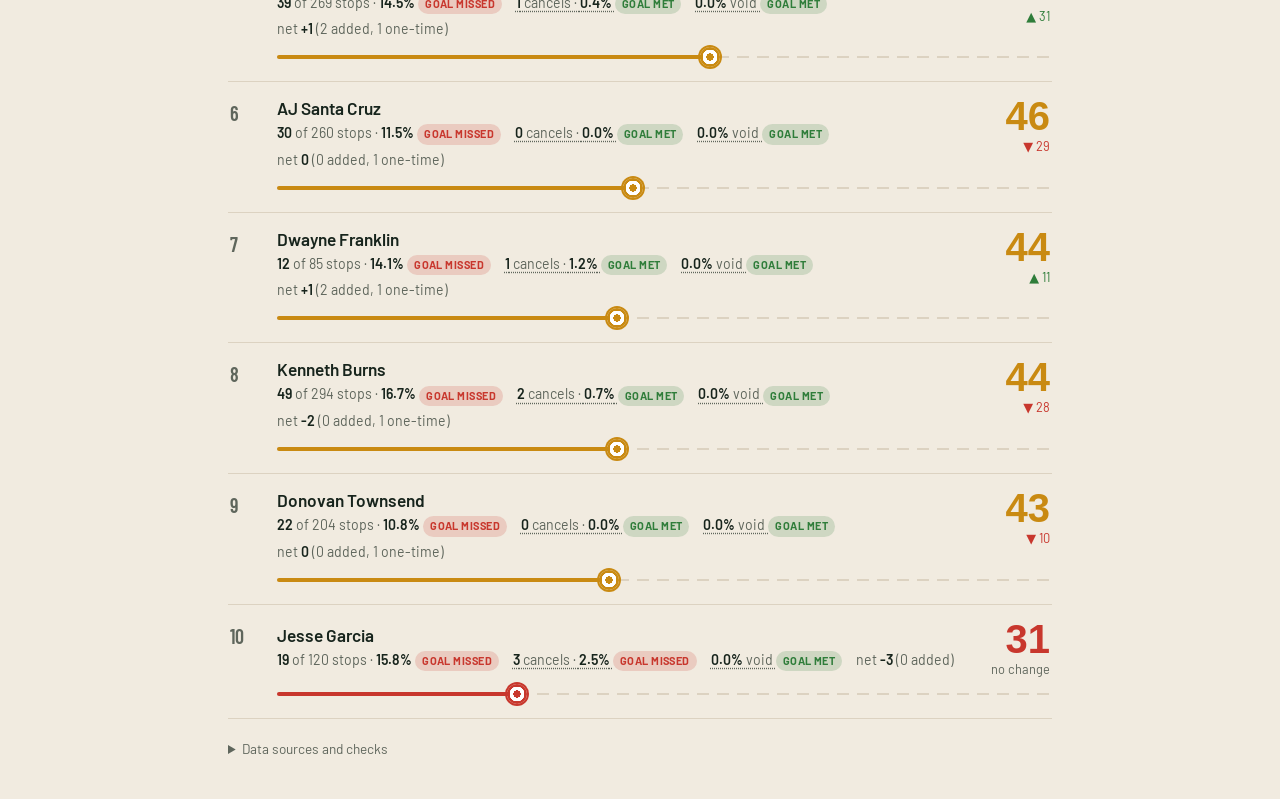
==== commit 2e39f464: "Add files via upload" ====
--- a/index.html
+++ b/index.html
@@ -44,6 +44,7 @@
     <div class="controls adminbar" hidden>
       <button class="btn" id="openJson" type="button">Open board.json</button>
       <input type="file" id="jsonFile" accept=".json,application/json" hidden>
+      <button class="btn" id="holBtn" type="button">Holidays</button>
       <label class="incl"><input type="checkbox" id="inclNames"> Include customer names</label>
       <span class="spacer"></span>
       <button class="btn primary" id="exportBtn" type="button">Download board.json</button>
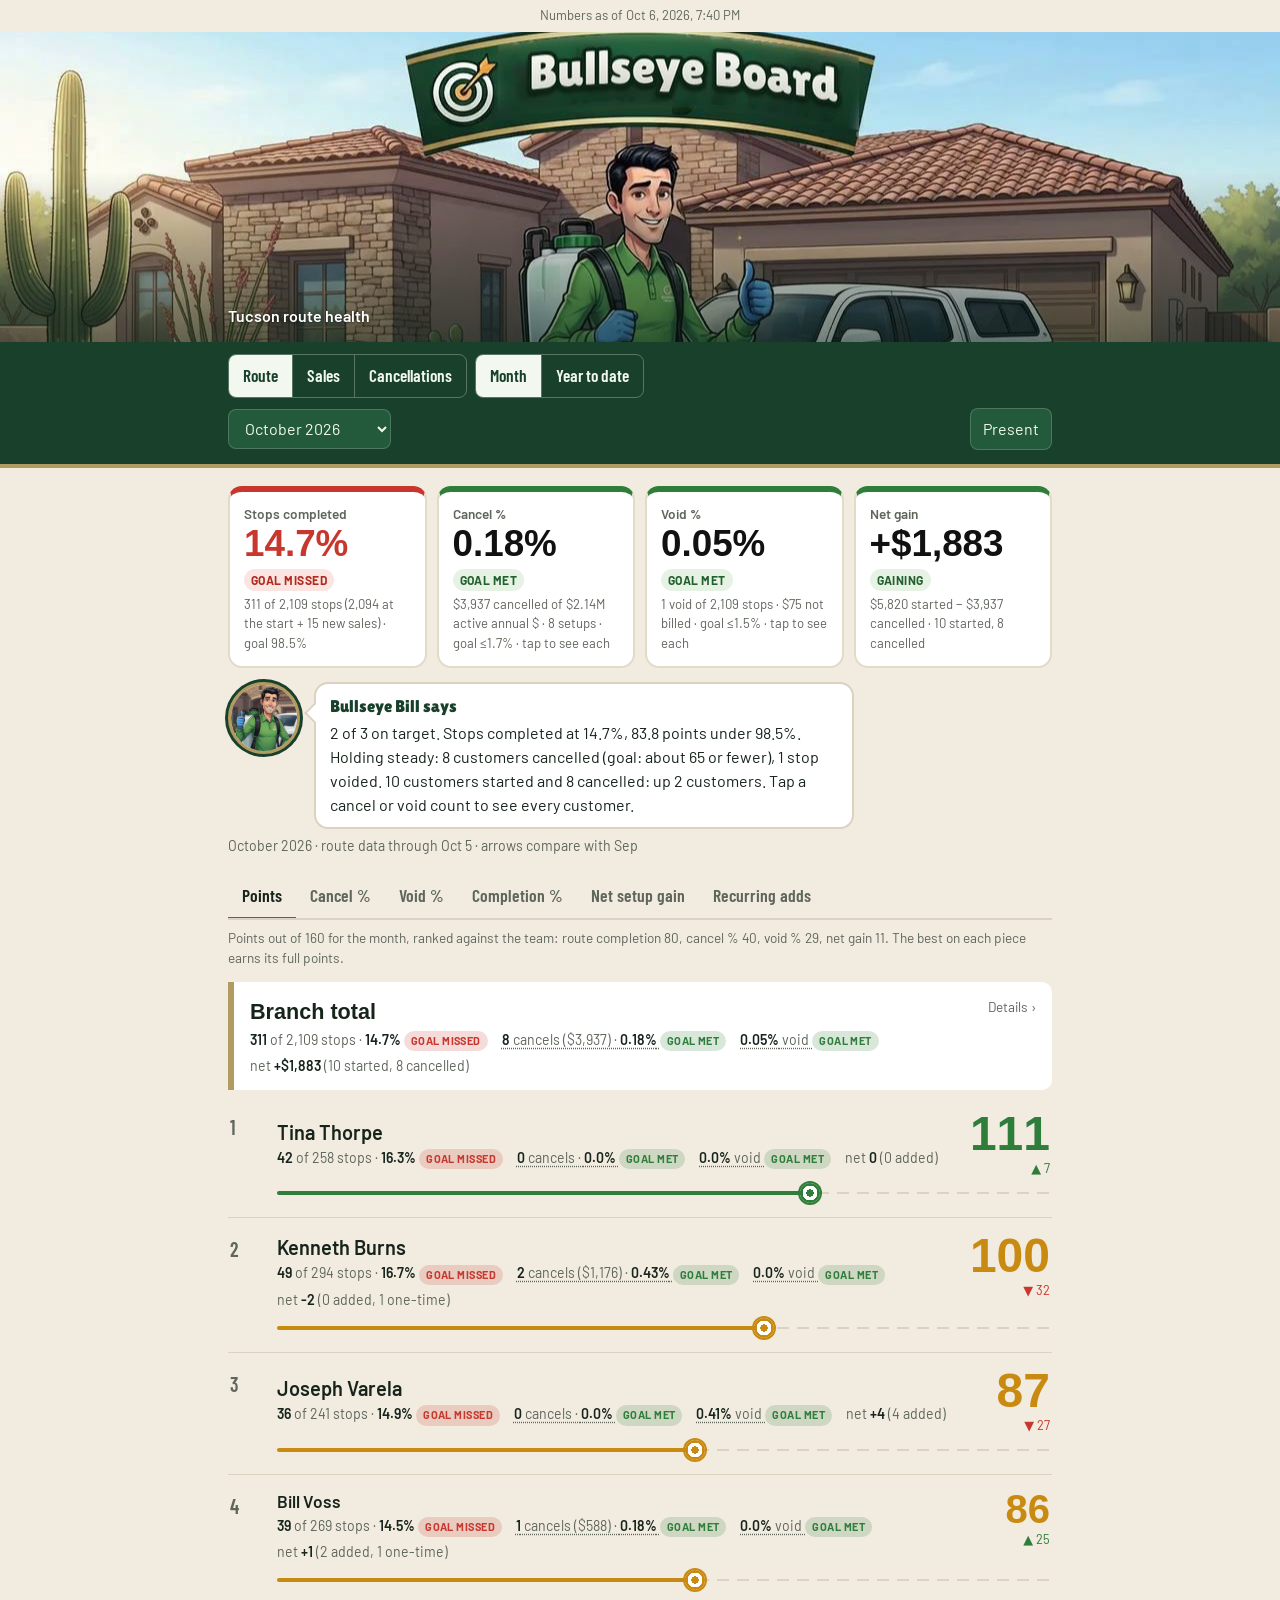
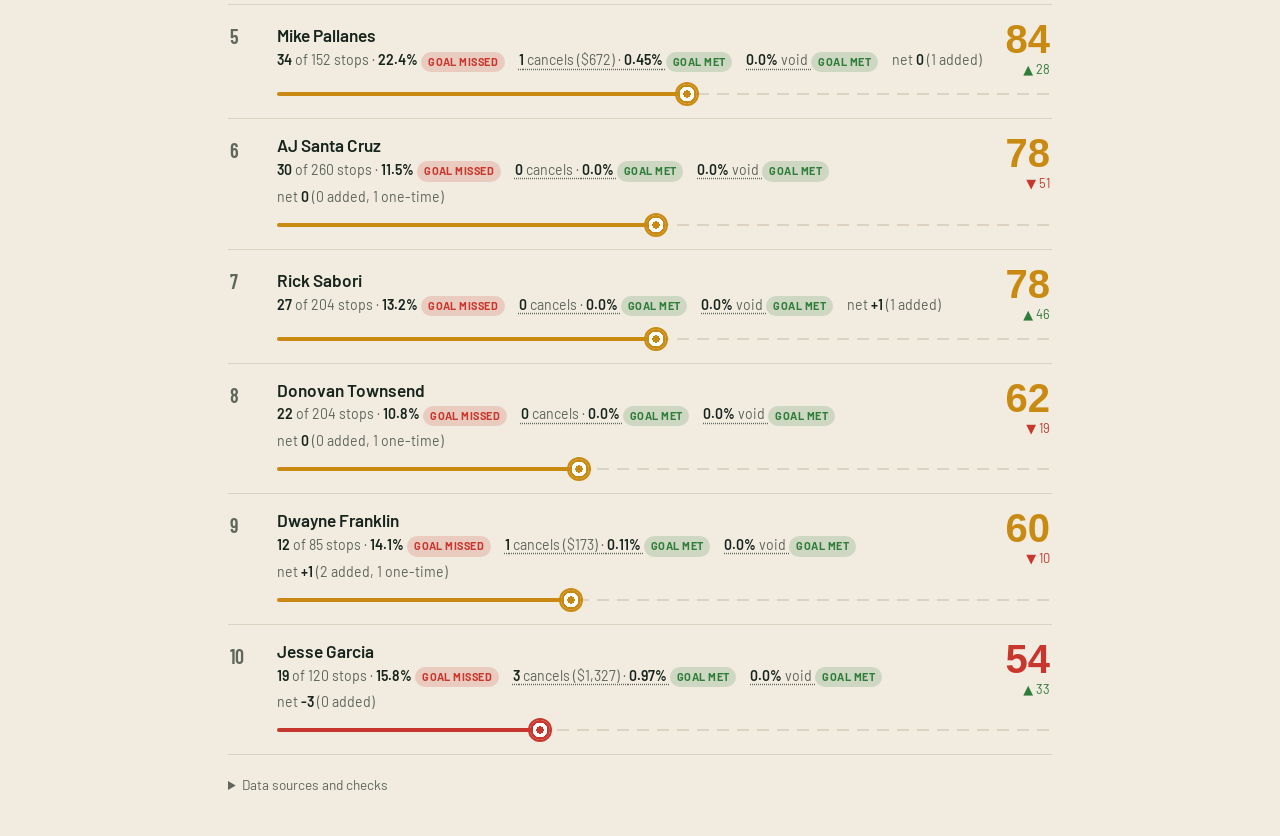
==== commit 9d6f236a: "Add files via upload multi-branch boards" ====
--- a/index.html
+++ b/index.html
@@ -1,81 +1,9 @@
 <!doctype html>
-<html lang="en">
-<head>
-<meta charset="utf-8">
-<meta name="viewport" content="width=device-width, initial-scale=1, viewport-fit=cover">
-<title>Bullseye Board</title>
-<meta name="description" content="Tucson route health: cancels, voids, completion and sales by technician.">
-<meta name="robots" content="noindex, nofollow">
+<html lang="en"><head><meta charset="utf-8"><meta name="viewport" content="width=device-width, initial-scale=1">
+<title>Bullseye Board</title><meta name="robots" content="noindex, nofollow">
 <link rel="icon" href="data:image/svg+xml,<svg xmlns='http://www.w3.org/2000/svg' viewBox='0 0 100 100'><text y='.9em' font-size='90'>🎯</text></svg>">
-<link rel="apple-touch-icon" href="assets/bill.jpg">
-<meta name="theme-color" content="#18402B">
-<link rel="preconnect" href="https://fonts.googleapis.com">
-<link rel="preconnect" href="https://fonts.gstatic.com" crossorigin>
-<link href="https://fonts.googleapis.com/css2?family=Barlow+Condensed:wght@500;600;700&family=Barlow:wght@400;500;600&family=Lilita+One&display=swap" rel="stylesheet">
-<!-- Load the latest styles and code on every visit, so updates show up without anyone clearing their browser cache -->
-<script>(function(){var l=document.createElement('link');l.rel='stylesheet';l.href='css/styles.css?v='+Date.now();document.head.appendChild(l);})();</script>
-<noscript><link rel="stylesheet" href="css/styles.css"></noscript>
-</head>
-<body>
-<div id="banner"></div>
-<header class="hero">
-  <div class="hero-img" role="img" aria-label="Bullseye Bill, a pest control technician in a green shirt, giving a thumbs up under a Bullseye Board sign, in front of a desert home and a white service truck"></div>
-  <div class="wrap hero-inner">
-    <h1 class="sr-only">Bullseye Board</h1>
-    <p class="hero-tag">Tucson route health</p>
-  </div>
-</header>
-<div class="band">
-  <div class="wrap">
-    <div class="controls">
-      <div class="seg" role="group" aria-label="Section" id="secSeg">
-        <button type="button" data-sec="route">Route</button><button type="button" data-sec="sales">Sales</button><button type="button" data-sec="cancel">Cancellations</button>
-      </div>
-      <div class="seg" role="group" aria-label="Period">
-        <button type="button" data-mode="month">Month</button><button type="button" data-mode="ytd">Year to date</button>
-      </div>
-    </div>
-    <div class="controls">
-      <select id="monthSel" aria-label="Month"></select>
-      <span class="spacer"></span>
-      <button class="btn" id="presentBtn" type="button">Present</button>
-      <button class="btn primary admin" id="uploadBtn" type="button">Upload reports</button>
-    </div>
-    <div class="controls adminbar" hidden>
-      <button class="btn" id="openJson" type="button">Open board.json</button>
-      <input type="file" id="jsonFile" accept=".json,application/json" hidden>
-      <button class="btn" id="holBtn" type="button">Holidays</button>
-      <label class="incl"><input type="checkbox" id="inclNames"> Include customer names</label>
-      <span class="spacer"></span>
-      <button class="btn primary" id="exportBtn" type="button">Download board.json</button>
-    </div>
-  </div>
-</div>
-<main class="wrap"><div id="content"></div></main>
-
-<dialog id="upDlg" aria-labelledby="upTitle">
-  <div class="dhead"><h2 id="upTitle">Upload reports</h2><button class="x" type="button" data-close aria-label="Close">×</button></div>
-  <div class="dbody">
-    <label class="drop">
-      Choose one or more exports. Each is recognized automatically:
-      customer list (service setup list), cancel detail, sales details, route completion details, open orders, or the employment list.
-      <input type="file" id="upFile" accept=".xlsx,.xls,.xlsm,.csv" multiple>
-    </label>
-    <div class="filelist" id="fileList"></div>
-    <div class="actions"><button class="go" type="button" id="saveUp" disabled>Save to board</button><span class="status" id="upStatus"></span></div>
-    <p class="sub">Reports are read in this browser only. Nothing is published until you download board.json and commit it.</p>
-  </div>
-</dialog>
-
-<dialog id="goalDlg" aria-labelledby="goalTitle">
-  <div class="dhead"><h2 id="goalTitle">Sales budgets</h2><button class="x" type="button" data-close aria-label="Close">×</button></div>
-  <div class="dbody" id="goalBody"></div>
-</dialog>
-
-<dialog id="techDlg" aria-labelledby="techTitle">
-  <div class="dhead"><h2 id="techTitle"></h2><button class="x" type="button" data-close aria-label="Close">×</button></div>
-  <div class="dbody" id="techBody"></div>
-</dialog>
-<script>(function(){var s=document.createElement('script');s.src='js/app.js?v='+Date.now();document.body.appendChild(s);})();</script>
-</body>
-</html>
+<!-- The original Tucson link pointed here; send it to the Tucson board, keeping ?admin if it was used -->
+<script>location.replace('tuc/'+location.search);</script>
+<meta http-equiv="refresh" content="0; url=tuc/">
+<style>body{font:16px/1.5 system-ui,sans-serif;max-width:32rem;margin:3rem auto;padding:0 1rem}</style>
+</head><body><h1>Bullseye Board</h1><p>Opening the Tucson board… Other branches:</p><ul><li><a href="tuc/">Tucson (TUC)</a></li><li><a href="phx/">Phoenix (PHX)</a></li><li><a href="pxw/">Phoenix West (PXW)</a></li><li><a href="pmd/">Palm Desert (PMD)</a></li><li><a href="sdg/">San Diego (SDG)</a></li></ul></body></html>
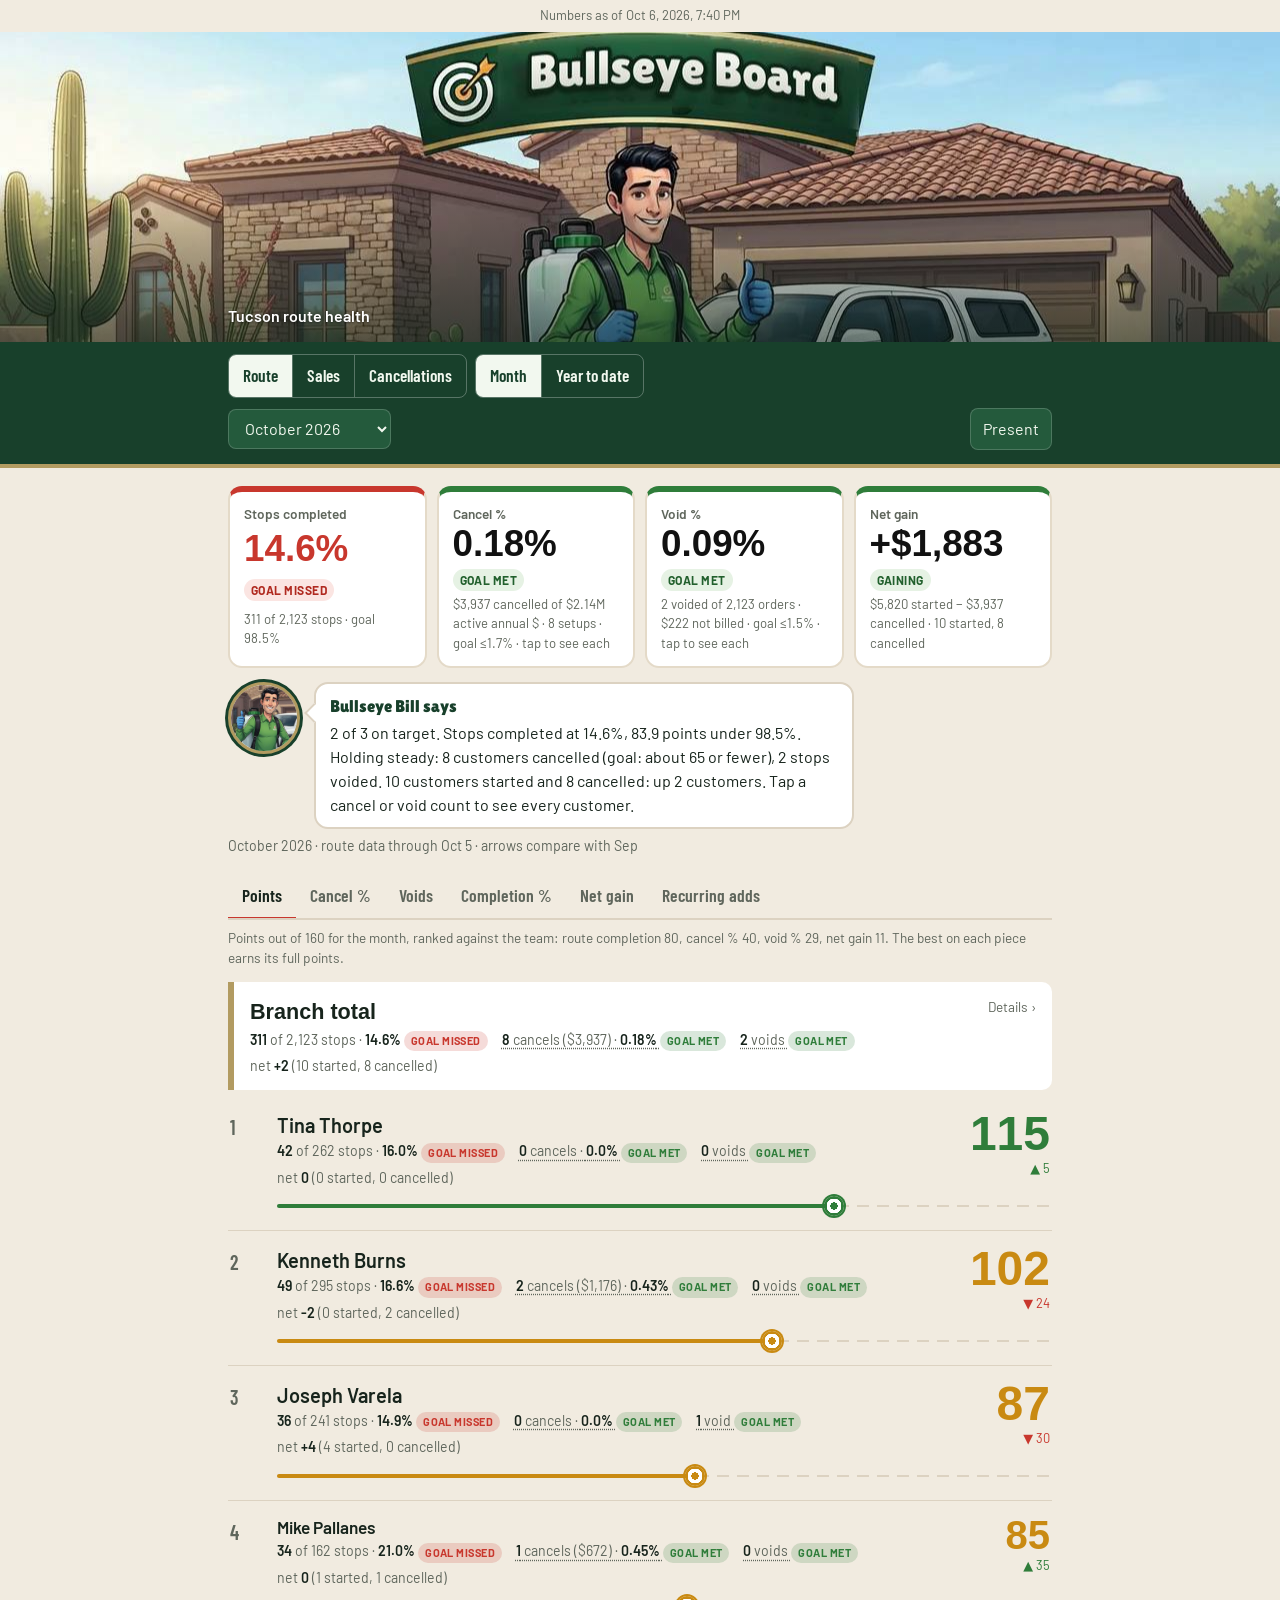
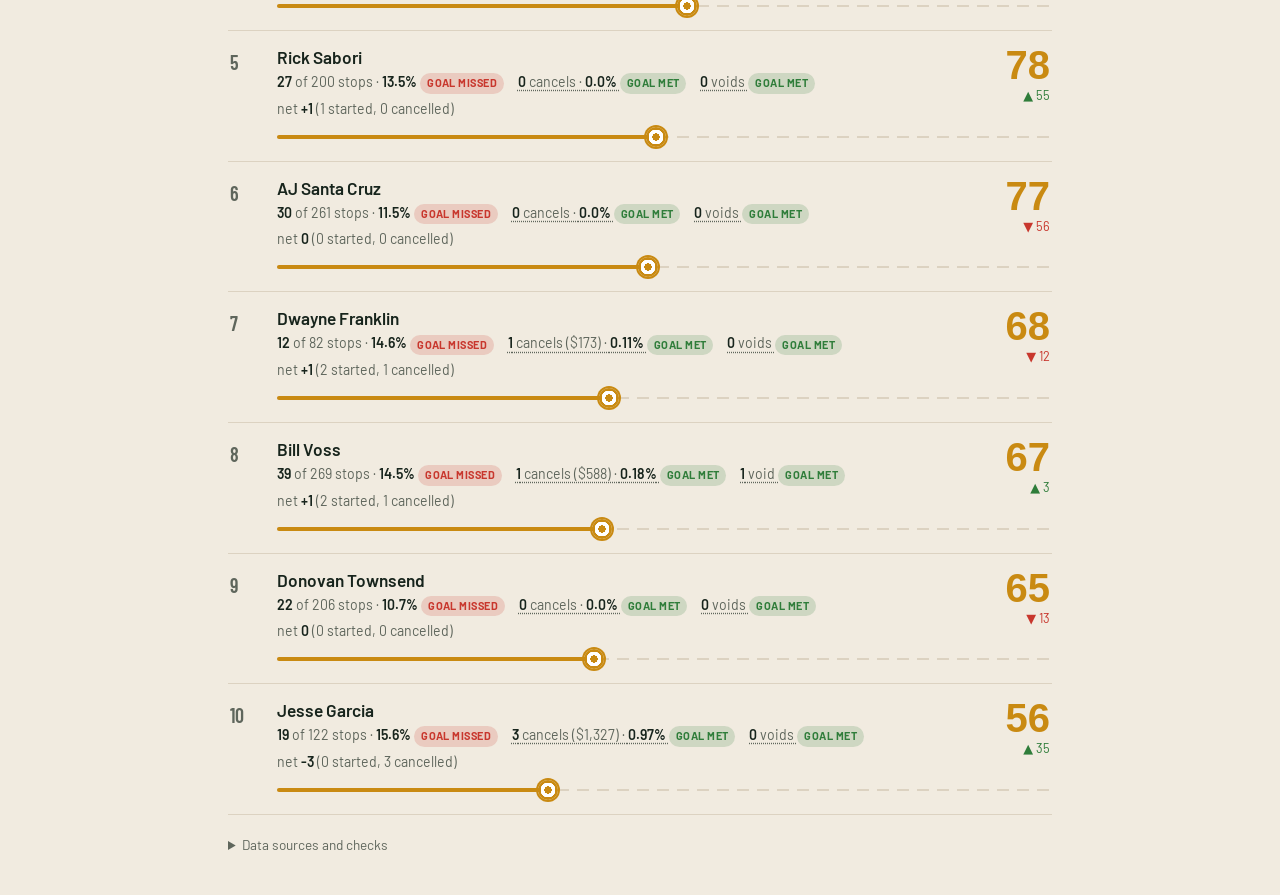
==== commit 354dfa90: "Add files via upload" ====
--- a/index.html
+++ b/index.html
@@ -6,4 +6,4 @@
 <script>location.replace('tuc/'+location.search);</script>
 <meta http-equiv="refresh" content="0; url=tuc/">
 <style>body{font:16px/1.5 system-ui,sans-serif;max-width:32rem;margin:3rem auto;padding:0 1rem}</style>
-</head><body><h1>Bullseye Board</h1><p>Opening the Tucson board… Other branches:</p><ul><li><a href="tuc/">Tucson (TUC)</a></li><li><a href="phx/">Phoenix (PHX)</a></li><li><a href="pxw/">Phoenix West (PXW)</a></li><li><a href="pmd/">Palm Desert (PMD)</a></li><li><a href="sdg/">San Diego (SDG)</a></li></ul></body></html>
+</head><body><h1>Bullseye Board</h1><p>Opening the Tucson board… Other branches:</p><ul><li><a href="tuc/">Tucson (TUC)</a></li><li><a href="phx/">Phoenix (PHX)</a></li><li><a href="pxw/">Phoenix West (PXW)</a></li><li><a href="pmd/">Palm Desert (PMD)</a></li><li><a href="sdg/">San Diego (SDG)</a></li><li><a href="dsw/">DSW District (month-end outlook)</a></li></ul></body></html>
